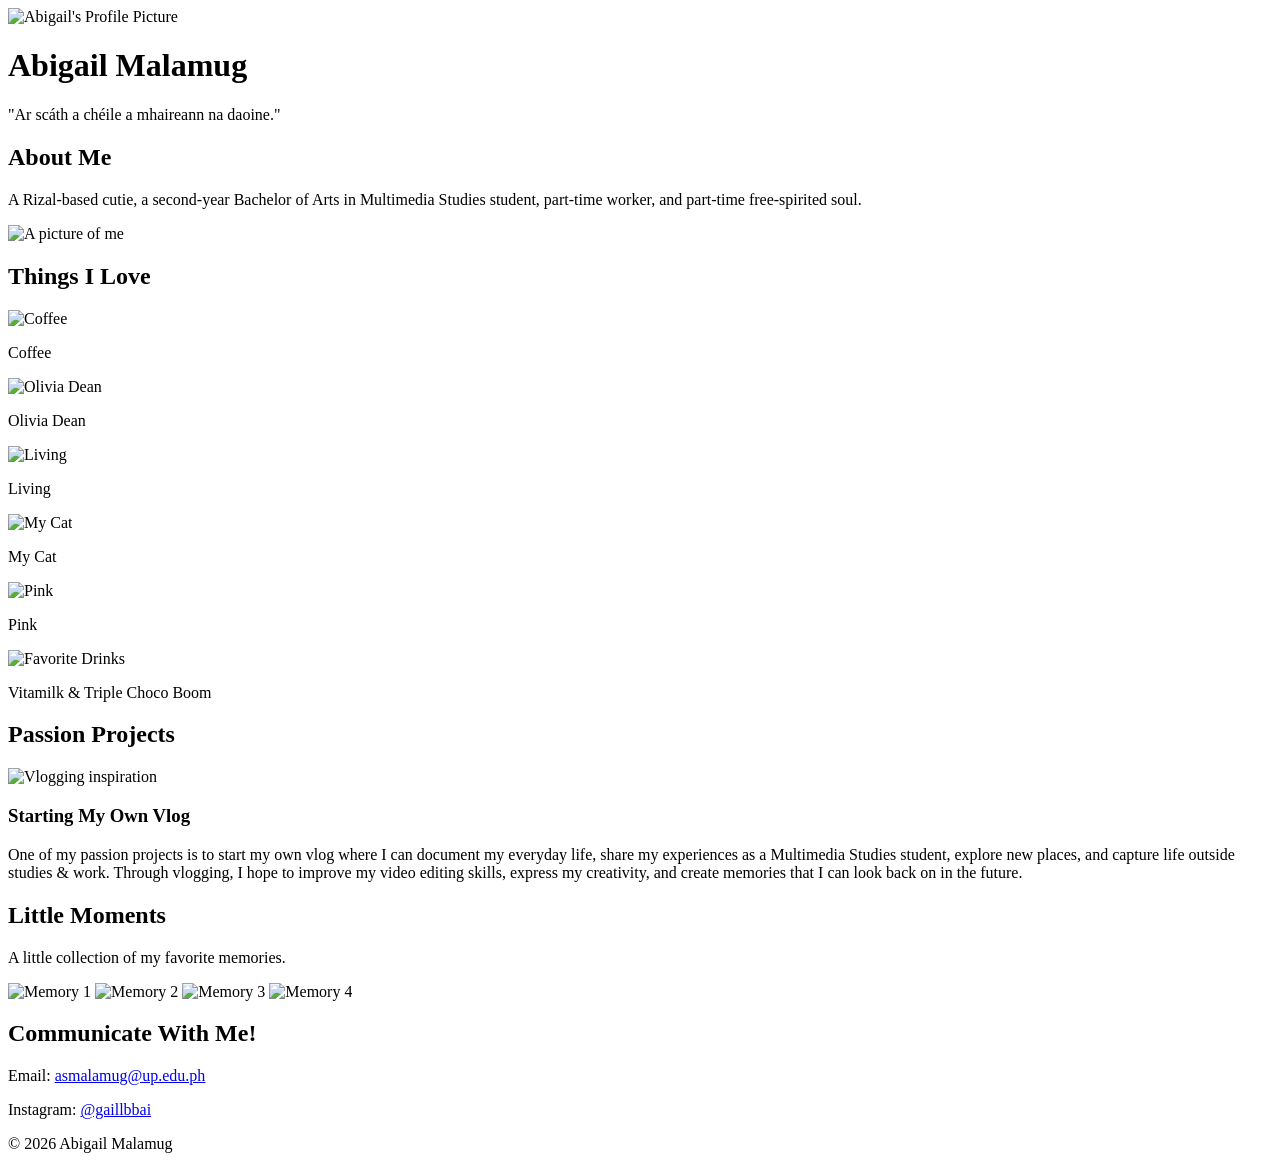
==== index.html @ 04be63b6 "Add files via upload" ====
<!DOCTYPE html>
<html lang="en">
<head>
    <meta charset="UTF-8">
    <meta name="viewport" content="width=device-width, initial-scale=1.0">

    <title>Bee's Profile</title>

    <!-- Google Fonts -->
    <link rel="preconnect" href="https://fonts.googleapis.com">
    <link rel="preconnect" href="https://fonts.gstatic.com" crossorigin>

    <link href="https://fonts.googleapis.com/css2?family=Alice&family=Sacramento&display=swap" rel="stylesheet">

    <!-- CSS -->
    <link rel="stylesheet" href="style.css">
</head>

<body>

    <!-- HEADER -->
    <header>
        <div class="profile-picture">
            <!-- Replace placeholder.jpg with your picture -->
            <img src="placeholder.jpg" alt="Abigail's Profile Picture">
        </div>

        <h1>Abigail Malamug</h1>
        <p>"Ar scáth a chéile a mhaireann na daoine."</p>
    </header>

    <main>

        <!-- ABOUT ME -->
        <section>
            <h2>About Me</h2>

            <div class="about">
                <p>
                    A Rizal-based cutie, a second-year Bachelor of Arts
                    in Multimedia Studies student, part-time worker,
                    and part-time free-spirited soul.
                </p>

                <!-- Optional additional picture -->
                <img class="about-picture"
                     src="about-placeholder.jpg"
                     alt="A picture of me">
            </div>
        </section>


        <!-- THINGS I LOVE -->
        <section>
            <h2>Things I Love</h2>

            <div class="love-grid">

                <div class="love-item">
                    <img src="coffee-placeholder.jpg" alt="Coffee">
                    <p>Coffee</p>
                </div>

                <div class="love-item">
                    <img src="olivia-placeholder.jpg" alt="Olivia Dean">
                    <p>Olivia Dean</p>
                </div>

                <div class="love-item">
                    <img src="living-placeholder.jpg" alt="Living">
                    <p>Living</p>
                </div>

                <div class="love-item">
                    <img src="cat-placeholder.jpg" alt="My Cat">
                    <p>My Cat</p>
                </div>

                <div class="love-item">
                    <img src="pink-placeholder.jpg" alt="Pink">
                    <p>Pink</p>
                </div>

                <div class="love-item">
                    <img src="vitamilk-placeholder.jpg" alt="Favorite Drinks">
                    <p>Vitamilk & Triple Choco Boom</p>
                </div>

            </div>
        </section>


        <!-- PASSION PROJECTS -->
        <section>
            <h2>Passion Projects</h2>

            <div class="project">

                <img class="project-picture"
                     src="vlog-placeholder.jpg"
                     alt="Vlogging inspiration">

                <h3>Starting My Own Vlog</h3>

                <p>
                    One of my passion projects is to start my own vlog
                    where I can document my everyday life, share my
                    experiences as a Multimedia Studies student, explore
                    new places, and capture life outside studies & work.

                    Through vlogging, I hope to improve my video editing
                    skills, express my creativity, and create memories
                    that I can look back on in the future.
                </p>

            </div>
        </section>


        <!-- PHOTO GALLERY -->
        <section>
            <h2>Little Moments</h2>

            <p class="gallery-description">
                A little collection of my favorite memories.
            </p>

            <div class="gallery">

                <img src="memory1-placeholder.jpg" alt="Memory 1">

                <img src="memory2-placeholder.jpg" alt="Memory 2">

                <img src="memory3-placeholder.jpg" alt="Memory 3">

                <img src="memory4-placeholder.jpg" alt="Memory 4">

            </div>
        </section>

    </main>


    <!-- FOOTER -->
    <footer>

        <h2>Communicate With Me!</h2>

        <p>
            Email:
            <a href="mailto:asmalamug@up.edu.ph">
                asmalamug@up.edu.ph
            </a>
        </p>

        <p>
            Instagram:
            <a href="https://instagram.com/gaillbbai"
               target="_blank"
               rel="noopener noreferrer">
                @gaillbbai
            </a>
        </p>

        <p class="copyright">
            &copy; 2026 Abigail Malamug
        </p>

    </footer>

</body>
</html>
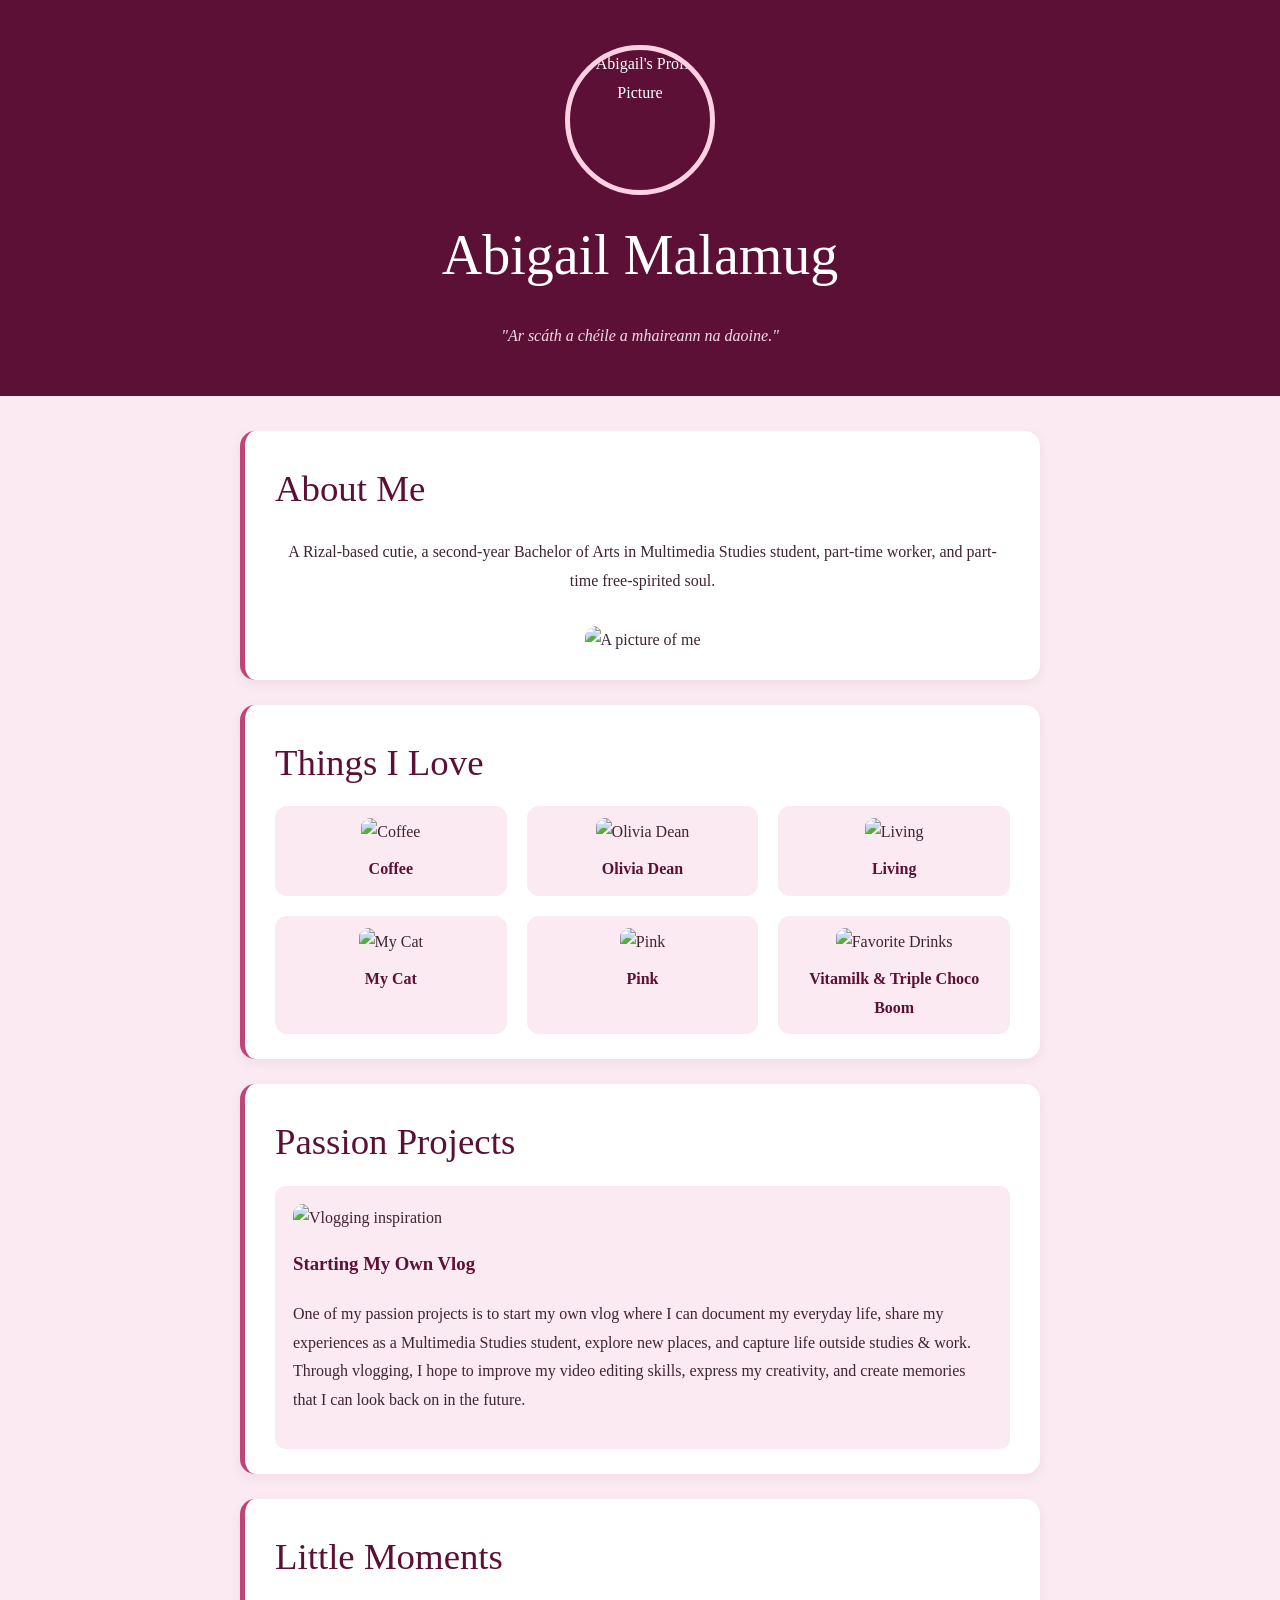
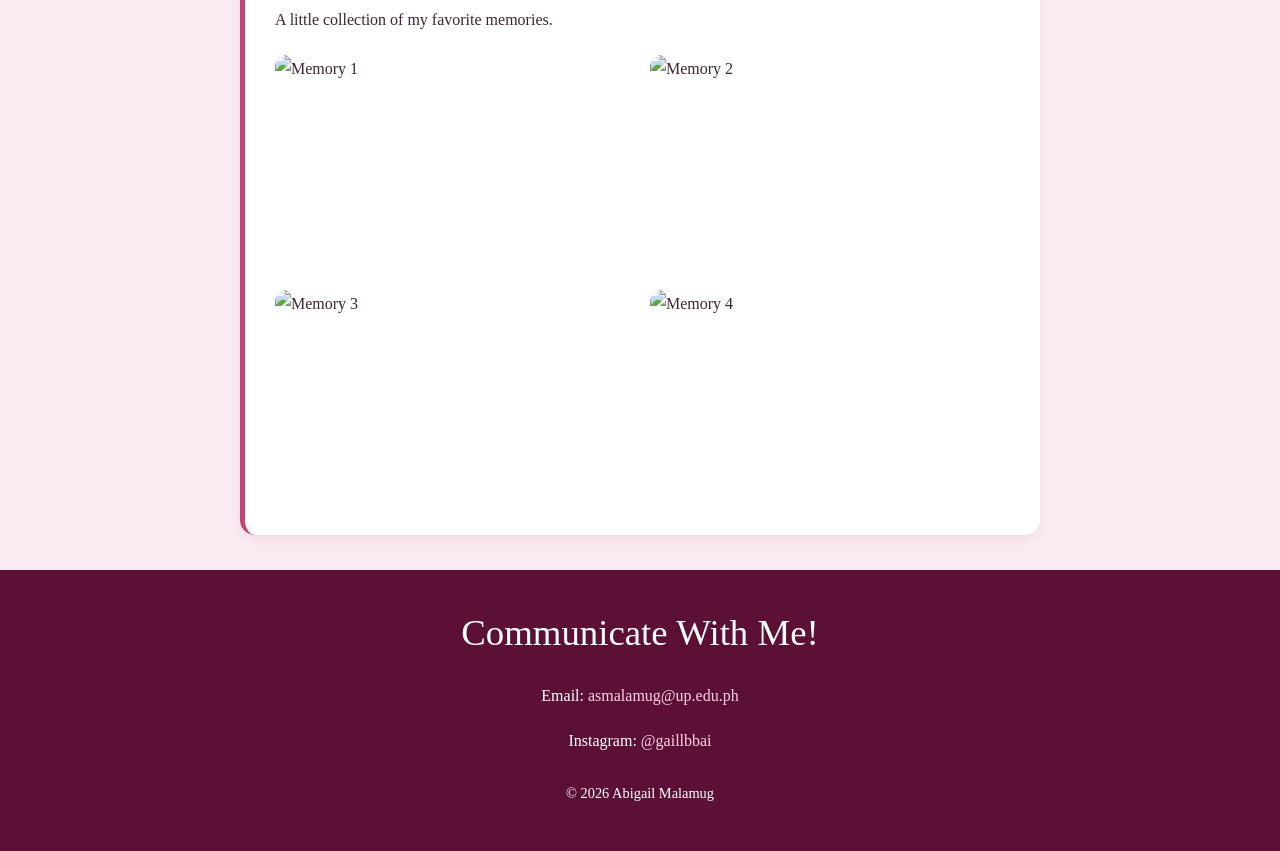
==== commit 0e39936e: "Add files via upload" ====
--- a/index.html
+++ b/index.html
@@ -22,8 +22,7 @@
     <!-- HEADER -->
     <header>
         <div class="profile-picture">
-            <!-- Replace placeholder.jpg with your picture -->
-            <img src="placeholder.jpg" alt="Abigail's Profile Picture">
+            <img src="profile-picture.jpg" alt="Abigail's Profile Picture">
         </div>
 
         <h1>Abigail Malamug</h1>
@@ -43,13 +42,11 @@
                     and part-time free-spirited soul.
                 </p>
 
-                <!-- Optional additional picture -->
                 <img class="about-picture"
-                     src="about-placeholder.jpg"
+                     src="about-me.jpg"
                      alt="A picture of me">
             </div>
         </section>
-
 
         <!-- THINGS I LOVE -->
         <section>
@@ -58,38 +55,37 @@
             <div class="love-grid">
 
                 <div class="love-item">
-                    <img src="coffee-placeholder.jpg" alt="Coffee">
+                    <img src="coffee.jpg" alt="Coffee">
                     <p>Coffee</p>
                 </div>
 
                 <div class="love-item">
-                    <img src="olivia-placeholder.jpg" alt="Olivia Dean">
+                    <img src="olivia-dean.jpg" alt="Olivia Dean">
                     <p>Olivia Dean</p>
                 </div>
 
                 <div class="love-item">
-                    <img src="living-placeholder.jpg" alt="Living">
+                    <img src="living.jpg" alt="Living">
                     <p>Living</p>
                 </div>
 
                 <div class="love-item">
-                    <img src="cat-placeholder.jpg" alt="My Cat">
+                    <img src="my-cat.jpg" alt="My Cat">
                     <p>My Cat</p>
                 </div>
 
                 <div class="love-item">
-                    <img src="pink-placeholder.jpg" alt="Pink">
+                    <img src="pink.jpg" alt="Pink">
                     <p>Pink</p>
                 </div>
 
                 <div class="love-item">
-                    <img src="vitamilk-placeholder.jpg" alt="Favorite Drinks">
+                    <img src="favorite-drinks.jpg" alt="Favorite Drinks">
                     <p>Vitamilk & Triple Choco Boom</p>
                 </div>
 
             </div>
         </section>
-
 
         <!-- PASSION PROJECTS -->
         <section>
@@ -98,7 +94,7 @@
             <div class="project">
 
                 <img class="project-picture"
-                     src="vlog-placeholder.jpg"
+                     src="vlogging.jpg"
                      alt="Vlogging inspiration">
 
                 <h3>Starting My Own Vlog</h3>
@@ -117,7 +113,6 @@
             </div>
         </section>
 
-
         <!-- PHOTO GALLERY -->
         <section>
             <h2>Little Moments</h2>
@@ -128,19 +123,18 @@
 
             <div class="gallery">
 
-                <img src="memory1-placeholder.jpg" alt="Memory 1">
+                <img src="memory1.jpg" alt="Memory 1">
 
-                <img src="memory2-placeholder.jpg" alt="Memory 2">
+                <img src="memory2.jpg" alt="Memory 2">
 
-                <img src="memory3-placeholder.jpg" alt="Memory 3">
+                <img src="memory3.jpg" alt="Memory 3">
 
-                <img src="memory4-placeholder.jpg" alt="Memory 4">
+                <img src="memory4.jpg" alt="Memory 4">
 
             </div>
         </section>
 
     </main>
-
 
     <!-- FOOTER -->
     <footer>
--- a/style.css
+++ b/style.css
@@ -0,0 +1,248 @@
+
+/* GENERAL STYLING */
+
+* {
+    box-sizing: border-box;
+}
+
+html {
+    scroll-behavior: smooth;
+}
+
+body {
+    font-family: 'Alice', serif;
+    margin: 0;
+    background-color: #FBEAF1;
+    color: #402333;
+    line-height: 1.8;
+}
+
+
+/* HEADER */
+
+header {
+    background-color: #5C1035;
+    color: #FFFFFF;
+    text-align: center;
+    padding: 45px 20px;
+}
+
+h1, h2 {
+    font-family: 'Sacramento', cursive;
+    font-weight: 400;
+}
+
+h1 {
+    font-size: 3.5rem;
+    margin: 10px 0 0;
+}
+
+header p {
+    color: #F7DDE8;
+    font-style: italic;
+    margin-bottom: 0;
+}
+
+
+/* PROFILE PICTURE */
+
+.profile-picture {
+    width: 150px;
+    height: 150px;
+    margin: auto;
+    border-radius: 50%;
+    overflow: hidden;
+    border: 5px solid #FFD1E3;
+}
+
+.profile-picture img {
+    width: 100%;
+    height: 100%;
+    object-fit: cover;
+}
+
+
+/* MAIN CONTENT */
+
+main {
+    max-width: 850px;
+    margin: 35px auto;
+    padding: 0 25px;
+}
+
+section {
+    background-color: #FFFFFF;
+    padding: 25px 30px;
+    margin-bottom: 25px;
+    border-radius: 15px;
+    border-left: 5px solid #C04478;
+    box-shadow: 0 4px 12px #5C103510;
+}
+
+h2 {
+    color: #5C1035;
+    font-size: 2.3rem;
+    margin-top: 0;
+    margin-bottom: 10px;
+}
+
+
+/* ABOUT ME */
+
+.about {
+    text-align: center;
+}
+
+.about-picture {
+    width: 100%;
+    max-width: 350px;
+    height: 230px;
+    object-fit: cover;
+    border-radius: 12px;
+    margin-top: 15px;
+}
+
+
+/* THINGS I LOVE */
+
+.love-grid {
+    display: grid;
+    grid-template-columns: repeat(3, 1fr);
+    gap: 20px;
+}
+
+.love-item {
+    text-align: center;
+    background-color: #FBEAF1;
+    padding: 12px;
+    border-radius: 12px;
+}
+
+.love-item img {
+    width: 100%;
+    height: 130px;
+    object-fit: cover;
+    border-radius: 9px;
+}
+
+.love-item p {
+    margin: 8px 0 0;
+    color: #5C1035;
+    font-weight: bold;
+}
+
+
+/* PASSION PROJECT */
+
+.project {
+    background-color: #FBEAF1;
+    padding: 18px;
+    border-radius: 10px;
+}
+
+.project h3 {
+    color: #5C1035;
+    margin-top: 15px;
+}
+
+.project-picture {
+    width: 100%;
+    height: 250px;
+    object-fit: cover;
+    border-radius: 10px;
+}
+
+
+/* PHOTO GALLERY */
+
+.gallery-description {
+    margin-bottom: 20px;
+}
+
+.gallery {
+    display: grid;
+    grid-template-columns: repeat(2, 1fr);
+    gap: 15px;
+}
+
+.gallery img {
+    width: 100%;
+    height: 220px;
+    object-fit: cover;
+    border-radius: 12px;
+    transition: transform 0.3s ease;
+}
+
+.gallery img:hover {
+    transform: scale(1.03);
+}
+
+
+/* FOOTER */
+
+footer {
+    background-color: #5C1035;
+    color: #FFFFFF;
+    text-align: center;
+    padding: 30px 20px;
+}
+
+footer h2 {
+    color: #FFFFFF;
+}
+
+footer a {
+    color: #FFD1E3;
+    text-decoration: none;
+}
+
+footer a:hover {
+    color: #FFFFFF;
+    text-decoration: underline;
+}
+
+.copyright {
+    font-size: 0.9rem;
+    margin-top: 25px;
+}
+
+
+/* MOBILE RESPONSIVENESS */
+
+@media (max-width: 600px) {
+
+    h1 {
+        font-size: 2.8rem;
+    }
+
+    h2 {
+        font-size: 2rem;
+    }
+
+    main {
+        padding: 0 15px;
+        margin: 20px auto;
+    }
+
+    section {
+        padding: 20px;
+    }
+
+    .love-grid {
+        grid-template-columns: repeat(2, 1fr);
+        gap: 12px;
+    }
+
+    .love-item img {
+        height: 110px;
+    }
+
+    .gallery img {
+        height: 160px;
+    }
+
+    .profile-picture {
+        width: 125px;
+        height: 125px;
+    }
+}
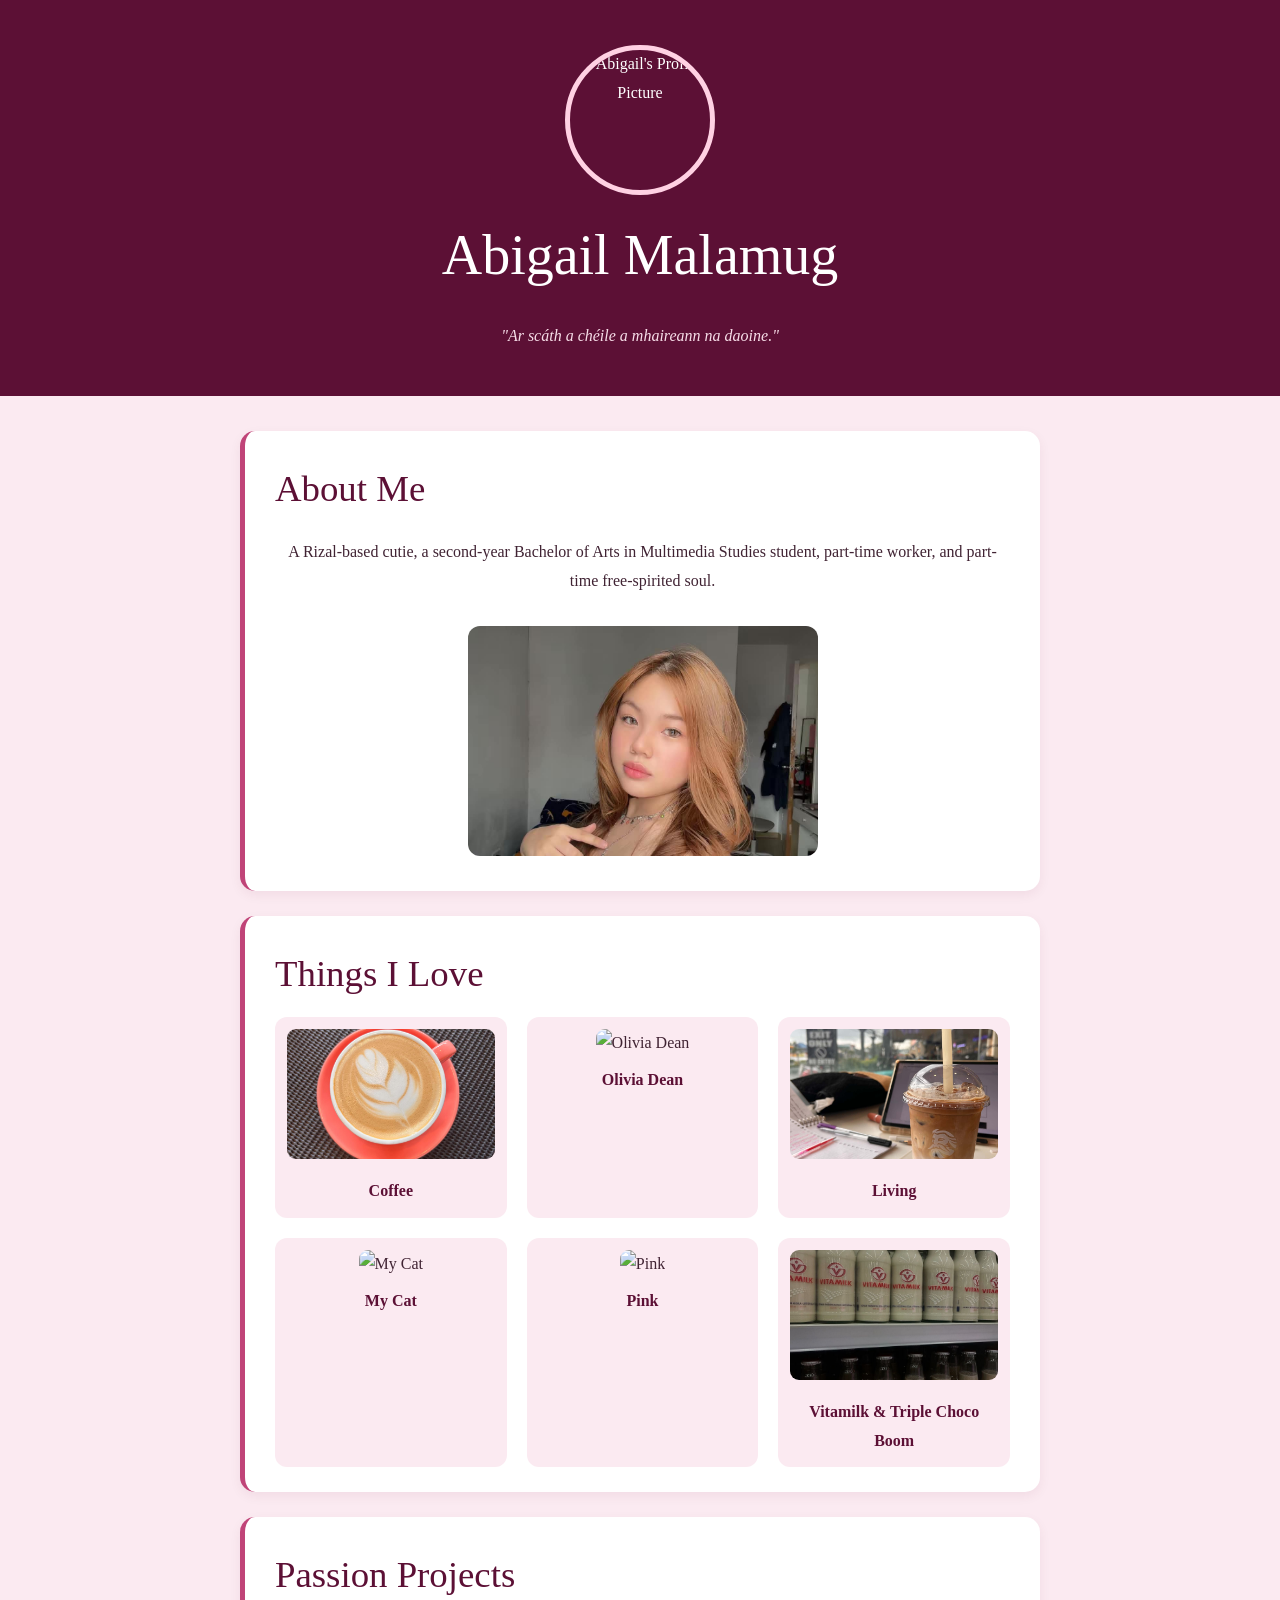
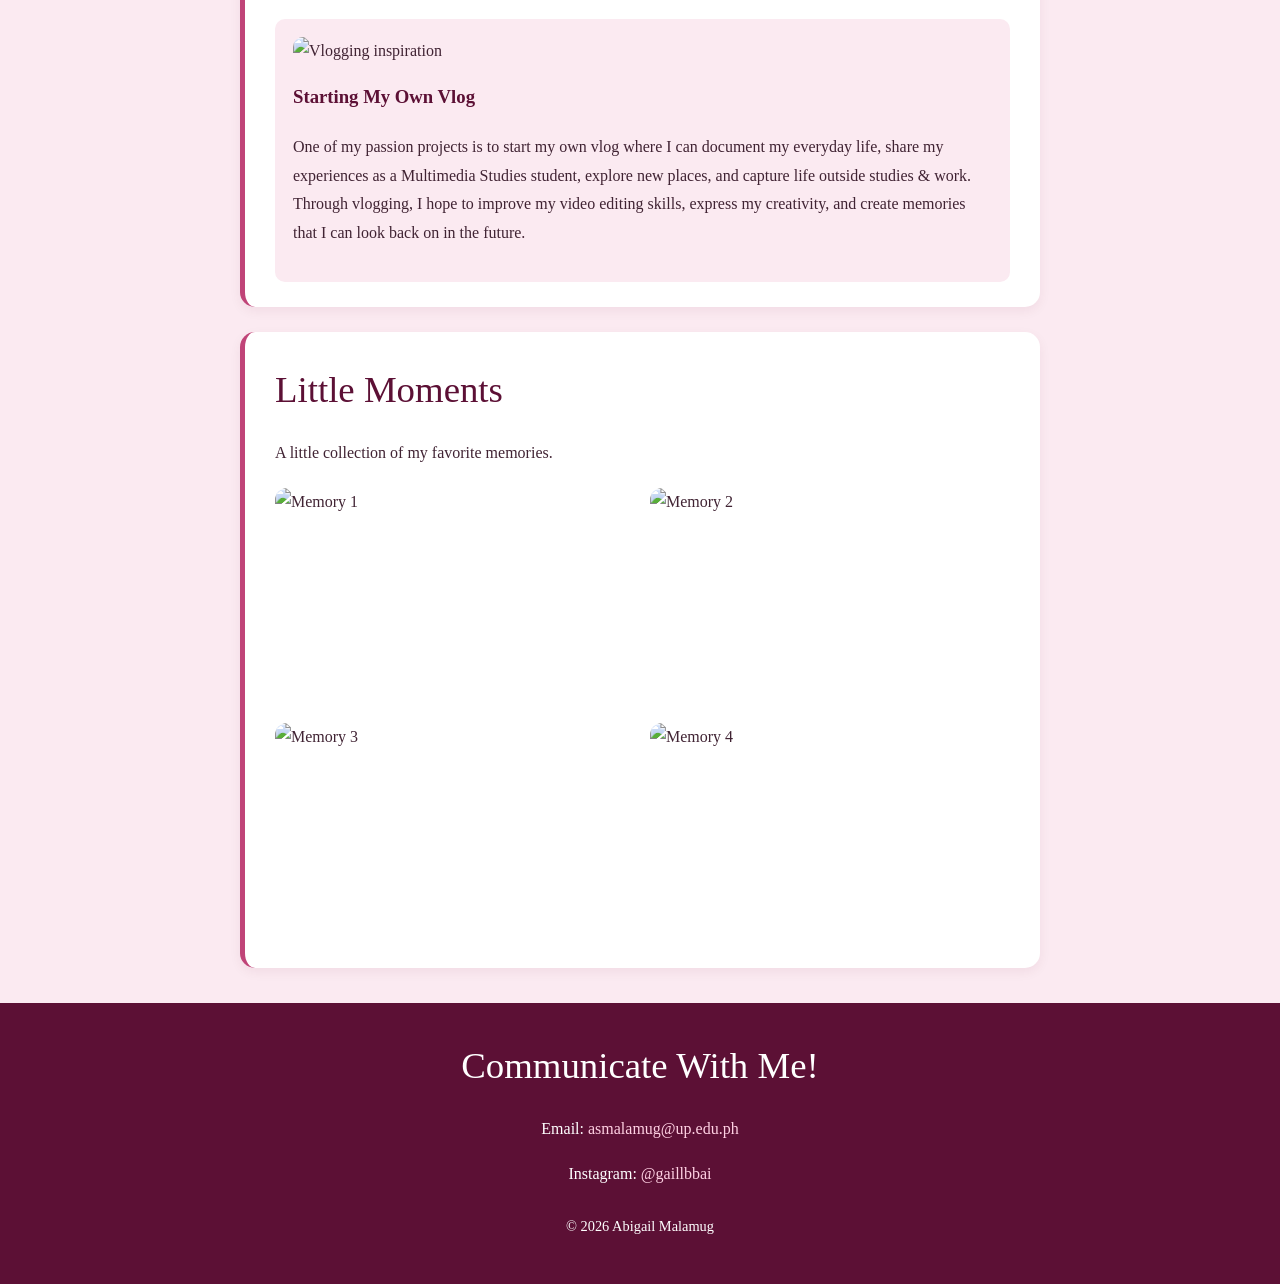
==== commit db9798aa: "Add files via upload" ====
--- a/index.html
+++ b/index.html
@@ -123,13 +123,13 @@
 
             <div class="gallery">
 
-                <img src="memory1.jpg" alt="Memory 1">
+                <img src="memory1.gif" alt="Memory 1">
 
-                <img src="memory2.jpg" alt="Memory 2">
+                <img src="memory2.gif" alt="Memory 2">
 
-                <img src="memory3.jpg" alt="Memory 3">
+                <img src="memory3.gif" alt="Memory 3">
 
-                <img src="memory4.jpg" alt="Memory 4">
+                <img src="memory4.gif" alt="Memory 4">
 
             </div>
         </section>
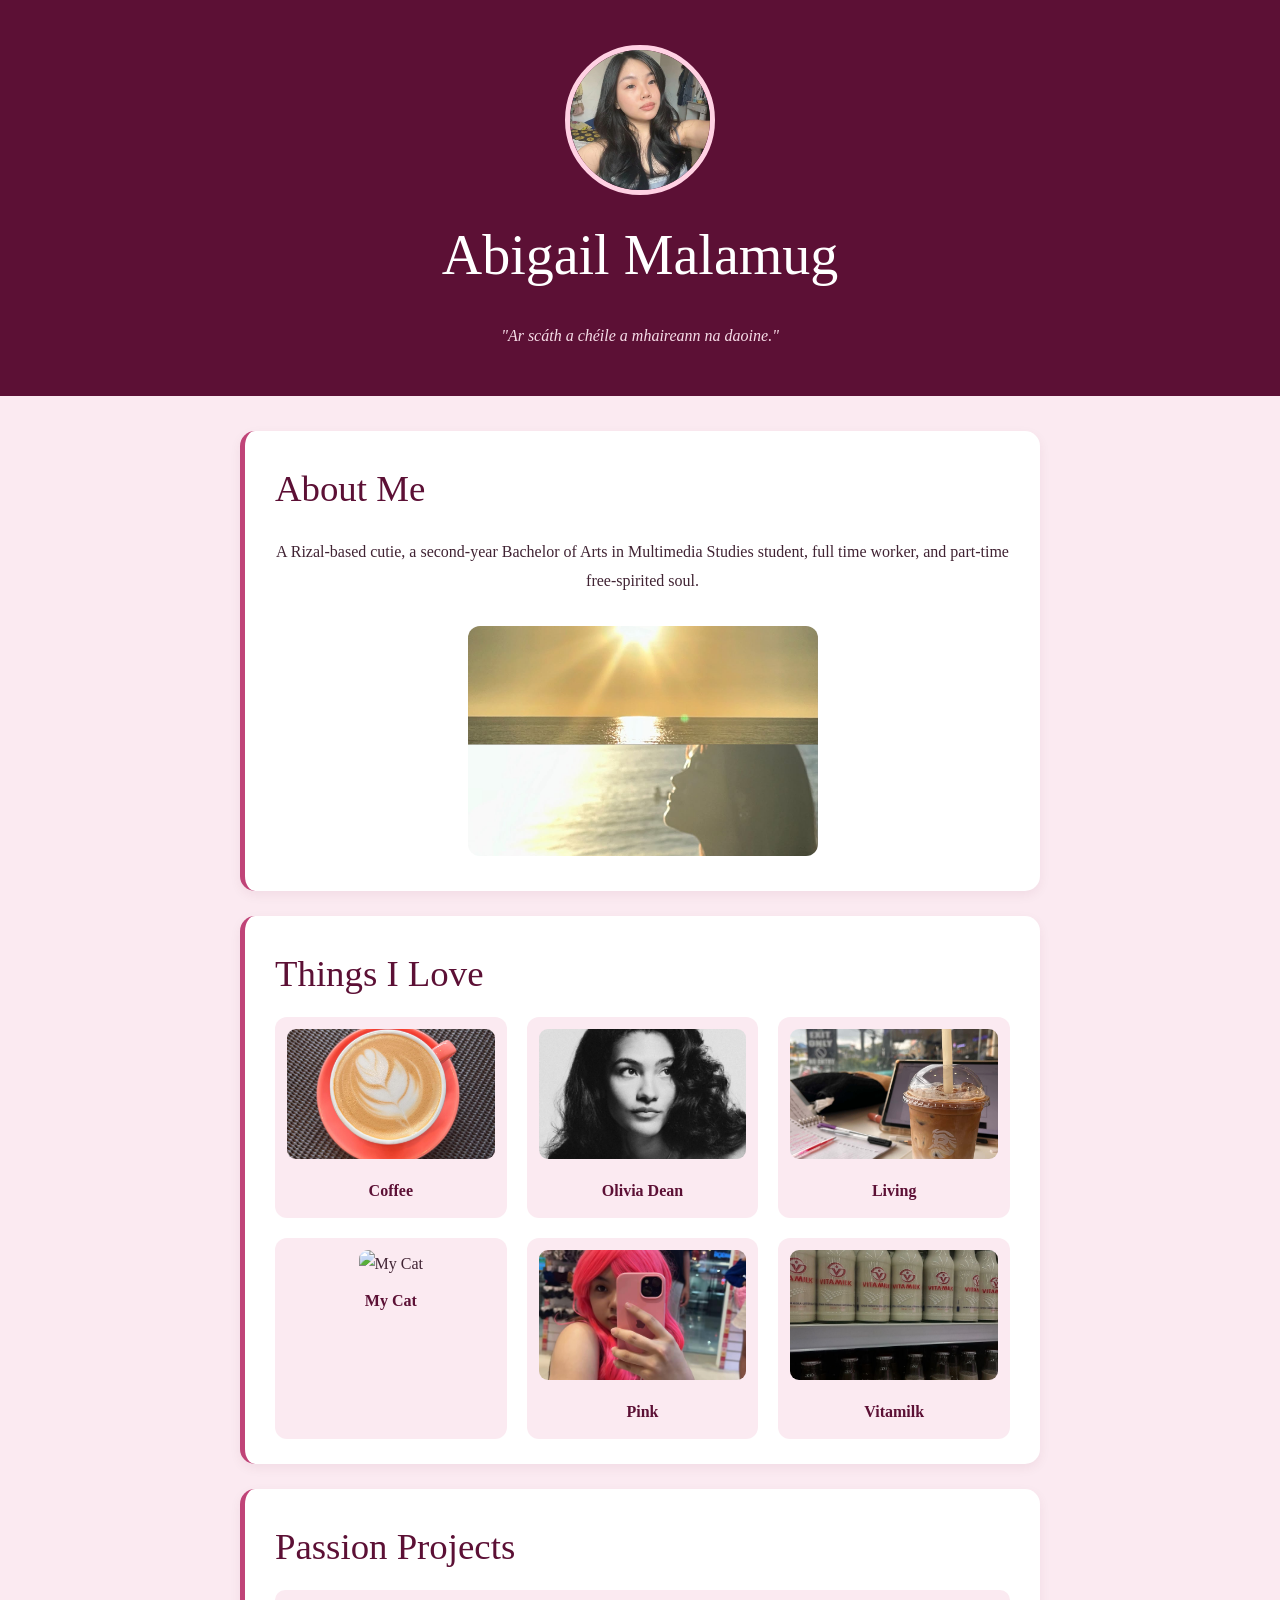
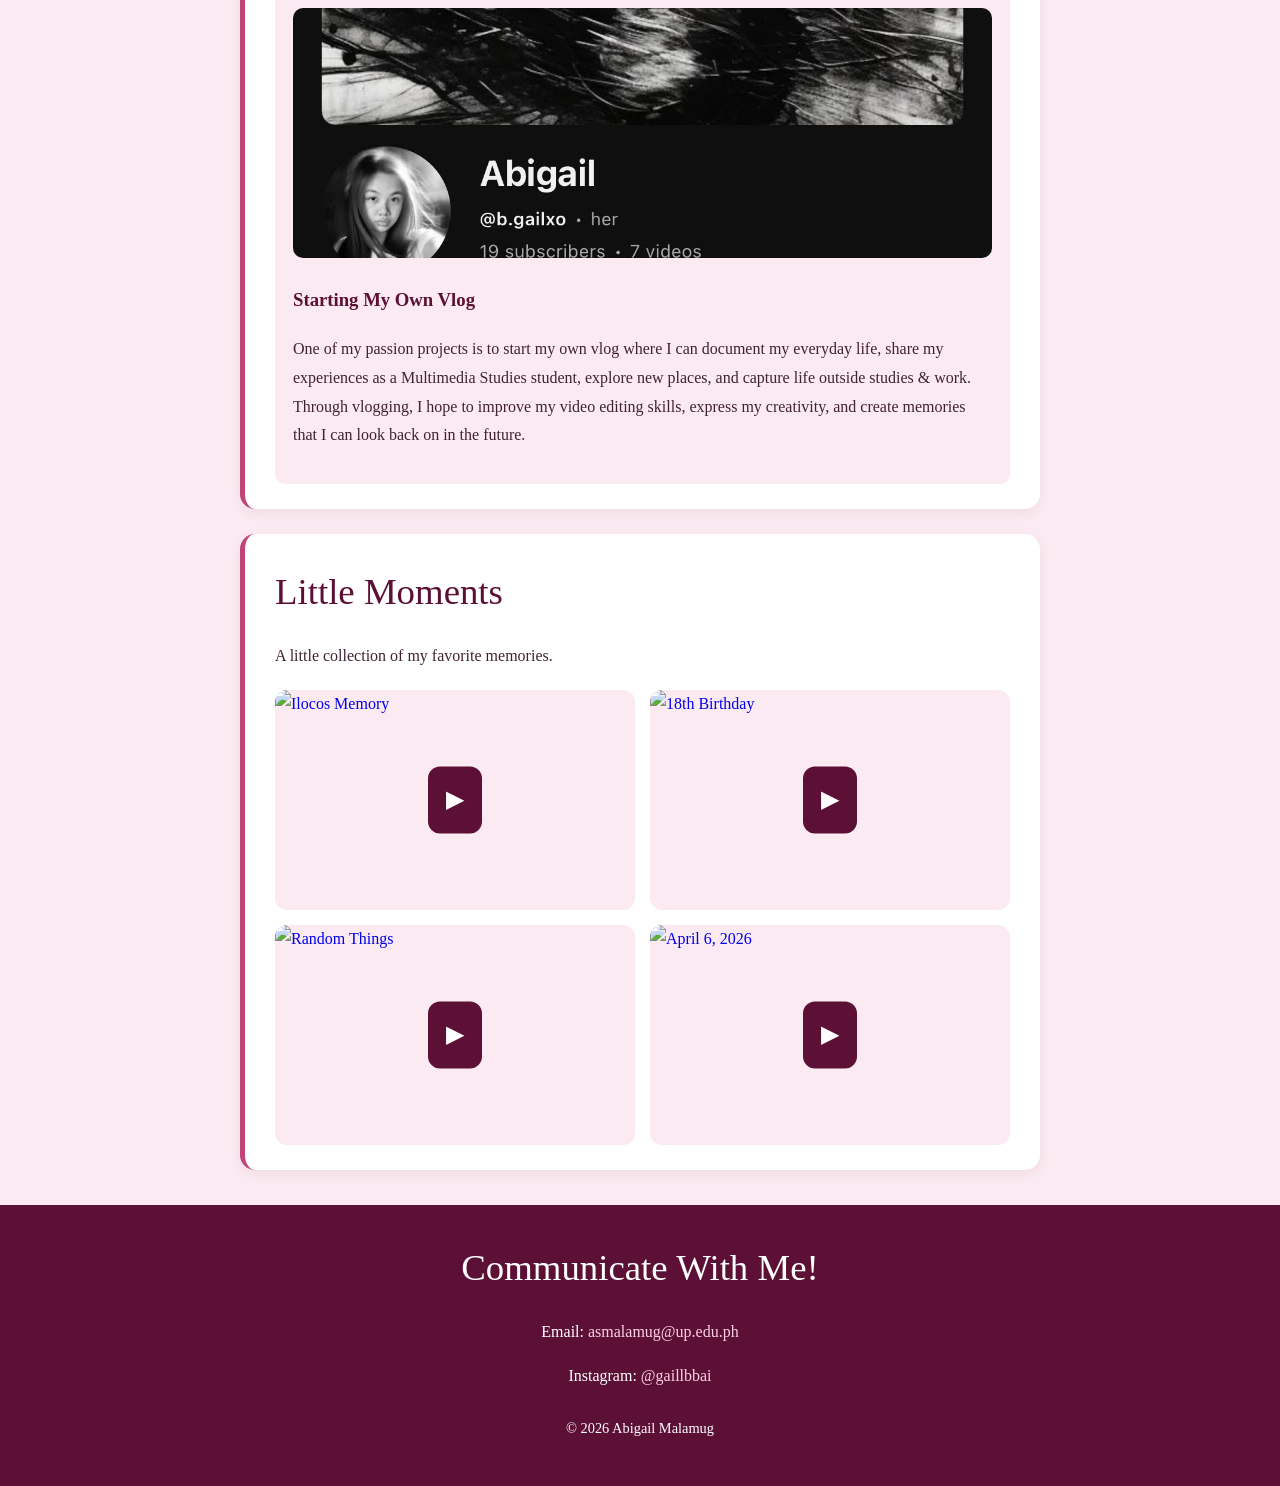
==== commit 47bc991e: "Add files via upload" ====
--- a/index.html
+++ b/index.html
@@ -1,13 +1,15 @@
 
 <!DOCTYPE html>
 <html lang="en">
+
 <head>
     <meta charset="UTF-8">
     <meta name="viewport" content="width=device-width, initial-scale=1.0">
+    <meta name="referrer" content="strict-origin-when-cross-origin">
 
     <title>Bee's Profile</title>
 
-    <!-- Google Fonts -->
+    <!-- GOOGLE FONTS -->
     <link rel="preconnect" href="https://fonts.googleapis.com">
     <link rel="preconnect" href="https://fonts.gstatic.com" crossorigin>
 
@@ -21,35 +23,45 @@
 
     <!-- HEADER -->
     <header>
+
         <div class="profile-picture">
             <img src="profile-picture.jpg" alt="Abigail's Profile Picture">
         </div>
 
         <h1>Abigail Malamug</h1>
+
         <p>"Ar scáth a chéile a mhaireann na daoine."</p>
+
     </header>
+
 
     <main>
 
         <!-- ABOUT ME -->
         <section>
+
             <h2>About Me</h2>
 
             <div class="about">
+
                 <p>
                     A Rizal-based cutie, a second-year Bachelor of Arts
-                    in Multimedia Studies student, part-time worker,
+                    in Multimedia Studies student, full time worker,
                     and part-time free-spirited soul.
                 </p>
 
                 <img class="about-picture"
                      src="about-me.jpg"
                      alt="A picture of me">
+
             </div>
+
         </section>
+
 
         <!-- THINGS I LOVE -->
         <section>
+
             <h2>Things I Love</h2>
 
             <div class="love-grid">
@@ -81,21 +93,24 @@
 
                 <div class="love-item">
                     <img src="favorite-drinks.jpg" alt="Favorite Drinks">
-                    <p>Vitamilk & Triple Choco Boom</p>
+                    <p>Vitamilk</p>
                 </div>
 
             </div>
+
         </section>
+
 
         <!-- PASSION PROJECTS -->
         <section>
+
             <h2>Passion Projects</h2>
 
             <div class="project">
 
                 <img class="project-picture"
                      src="vlogging.jpg"
-                     alt="Vlogging inspiration">
+                     alt="YT Vlog Account">
 
                 <h3>Starting My Own Vlog</h3>
 
@@ -111,30 +126,88 @@
                 </p>
 
             </div>
+
         </section>
 
-        <!-- PHOTO GALLERY -->
-        <section>
-            <h2>Little Moments</h2>
-
-            <p class="gallery-description">
-                A little collection of my favorite memories.
-            </p>
-
-            <div class="gallery">
-
-                <img src="memory1.gif" alt="Memory 1">
-
-                <img src="memory2.gif" alt="Memory 2">
-
-                <img src="memory3.gif" alt="Memory 3">
-
-                <img src="memory4.gif" alt="Memory 4">
-
-            </div>
-        </section>
+
+        
+<!-- LITTLE MOMENTS -->
+<section>
+
+    <h2>Little Moments</h2>
+
+    <p class="gallery-description">
+        A little collection of my favorite memories.
+    </p>
+
+    <div class="gallery">
+
+        <!-- MEMORY 1: ILOCOS -->
+        <a class="video-link"
+           href="https://www.youtube.com/watch?v=Va4xpllE34M"
+           target="_blank"
+           rel="noopener noreferrer">
+
+            <img
+                src="https://img.youtube.com/vi/Va4xpllE34M/hqdefault.jpg"
+                alt="Ilocos Memory">
+
+            <span class="play-button">▶</span>
+
+        </a>
+
+
+        <!-- MEMORY 2: 18TH BIRTHDAY -->
+        <a class="video-link"
+           href="https://www.youtube.com/watch?v=MjBNb0y8gx4"
+           target="_blank"
+           rel="noopener noreferrer">
+
+            <img
+                src="https://img.youtube.com/vi/MjBNb0y8gx4/hqdefault.jpg"
+                alt="18th Birthday">
+
+            <span class="play-button">▶</span>
+
+        </a>
+
+
+        <!-- MEMORY 3: RANDOM THINGS -->
+        <a class="video-link"
+           href="https://www.youtube.com/watch?v=cAYcBaI7KQ8"
+           target="_blank"
+           rel="noopener noreferrer">
+
+            <img
+                src="https://img.youtube.com/vi/cAYcBaI7KQ8/hqdefault.jpg"
+                alt="Random Things">
+
+            <span class="play-button">▶</span>
+
+        </a>
+
+
+        <!-- MEMORY 4: APRIL 6, 2026 -->
+        <a class="video-link"
+           href="https://www.youtube.com/watch?v=ML1MrE8Boac"
+           target="_blank"
+           rel="noopener noreferrer">
+
+            <img
+                src="https://img.youtube.com/vi/ML1MrE8Boac/hqdefault.jpg"
+                alt="April 6, 2026">
+
+            <span class="play-button">▶</span>
+
+        </a>
+
+    </div>
+
+</section>
+
 
     </main>
+
 
     <!-- FOOTER -->
     <footer>
--- a/style.css
+++ b/style.css
@@ -153,7 +153,7 @@
 }
 
 
-/* PHOTO GALLERY */
+/* LITTLE MOMENTS - YOUTUBE VIDEO GALLERY */
 
 .gallery-description {
     margin-bottom: 20px;
@@ -165,16 +165,43 @@
     gap: 15px;
 }
 
-.gallery img {
+.video-link {
+    position: relative;
+    display: block;
+    width: 100%;
+    overflow: hidden;
+    border-radius: 12px;
+    background-color: #FBEAF1;
+    text-decoration: none;
+}
+
+.video-link img {
     width: 100%;
     height: 220px;
     object-fit: cover;
-    border-radius: 12px;
+    display: block;
     transition: transform 0.3s ease;
 }
 
-.gallery img:hover {
-    transform: scale(1.03);
+.video-link:hover img {
+    transform: scale(1.05);
+}
+
+.play-button {
+    position: absolute;
+    top: 50%;
+    left: 50%;
+    transform: translate(-50%, -50%);
+    background-color: #5C1035;
+    color: #FFFFFF;
+    padding: 12px 18px;
+    border-radius: 12px;
+    font-size: 24px;
+    transition: background-color 0.3s ease;
+}
+
+.video-link:hover .play-button {
+    background-color: #C04478;
 }
 
 
@@ -237,12 +264,17 @@
         height: 110px;
     }
 
-    .gallery img {
-        height: 160px;
-    }
-
     .profile-picture {
         width: 125px;
         height: 125px;
     }
-}
+
+    .gallery {
+        grid-template-columns: 1fr;
+    }
+
+    .video-link img {
+        height: 200px;
+    }
+
+}
